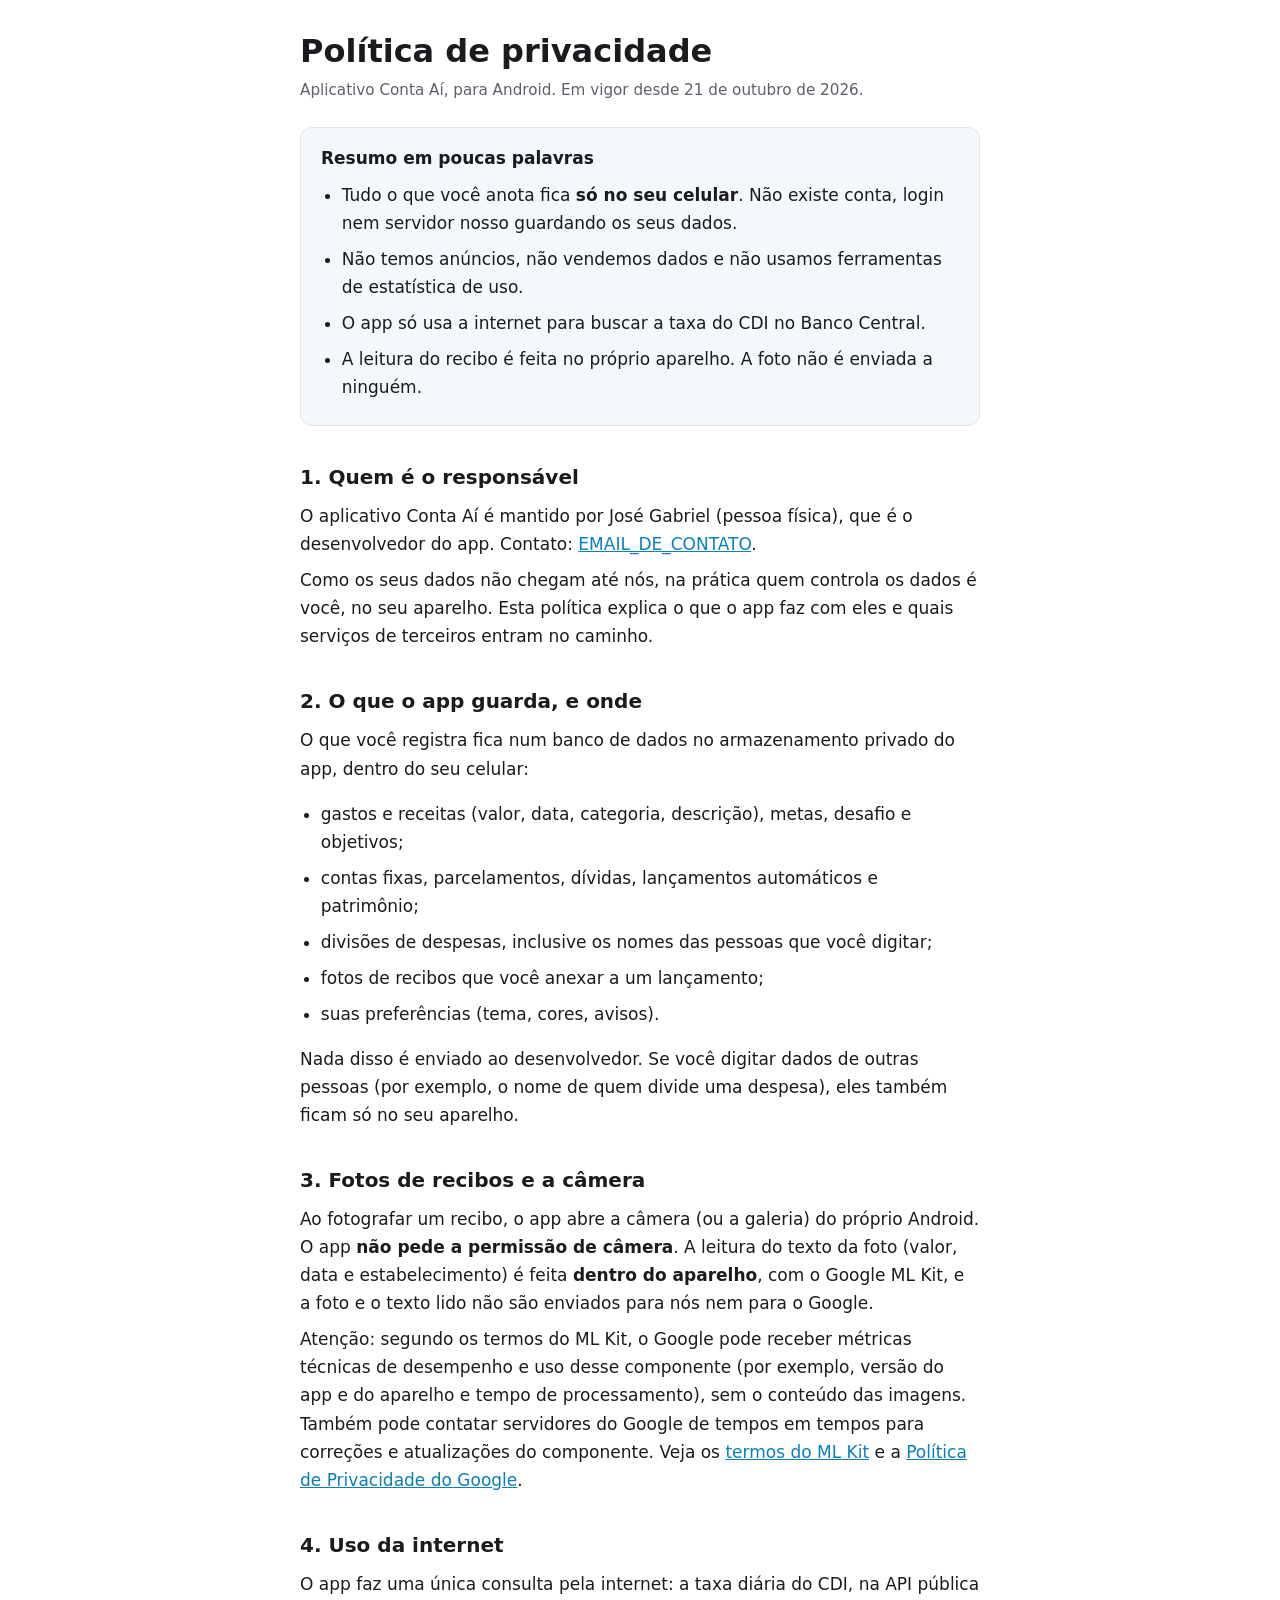
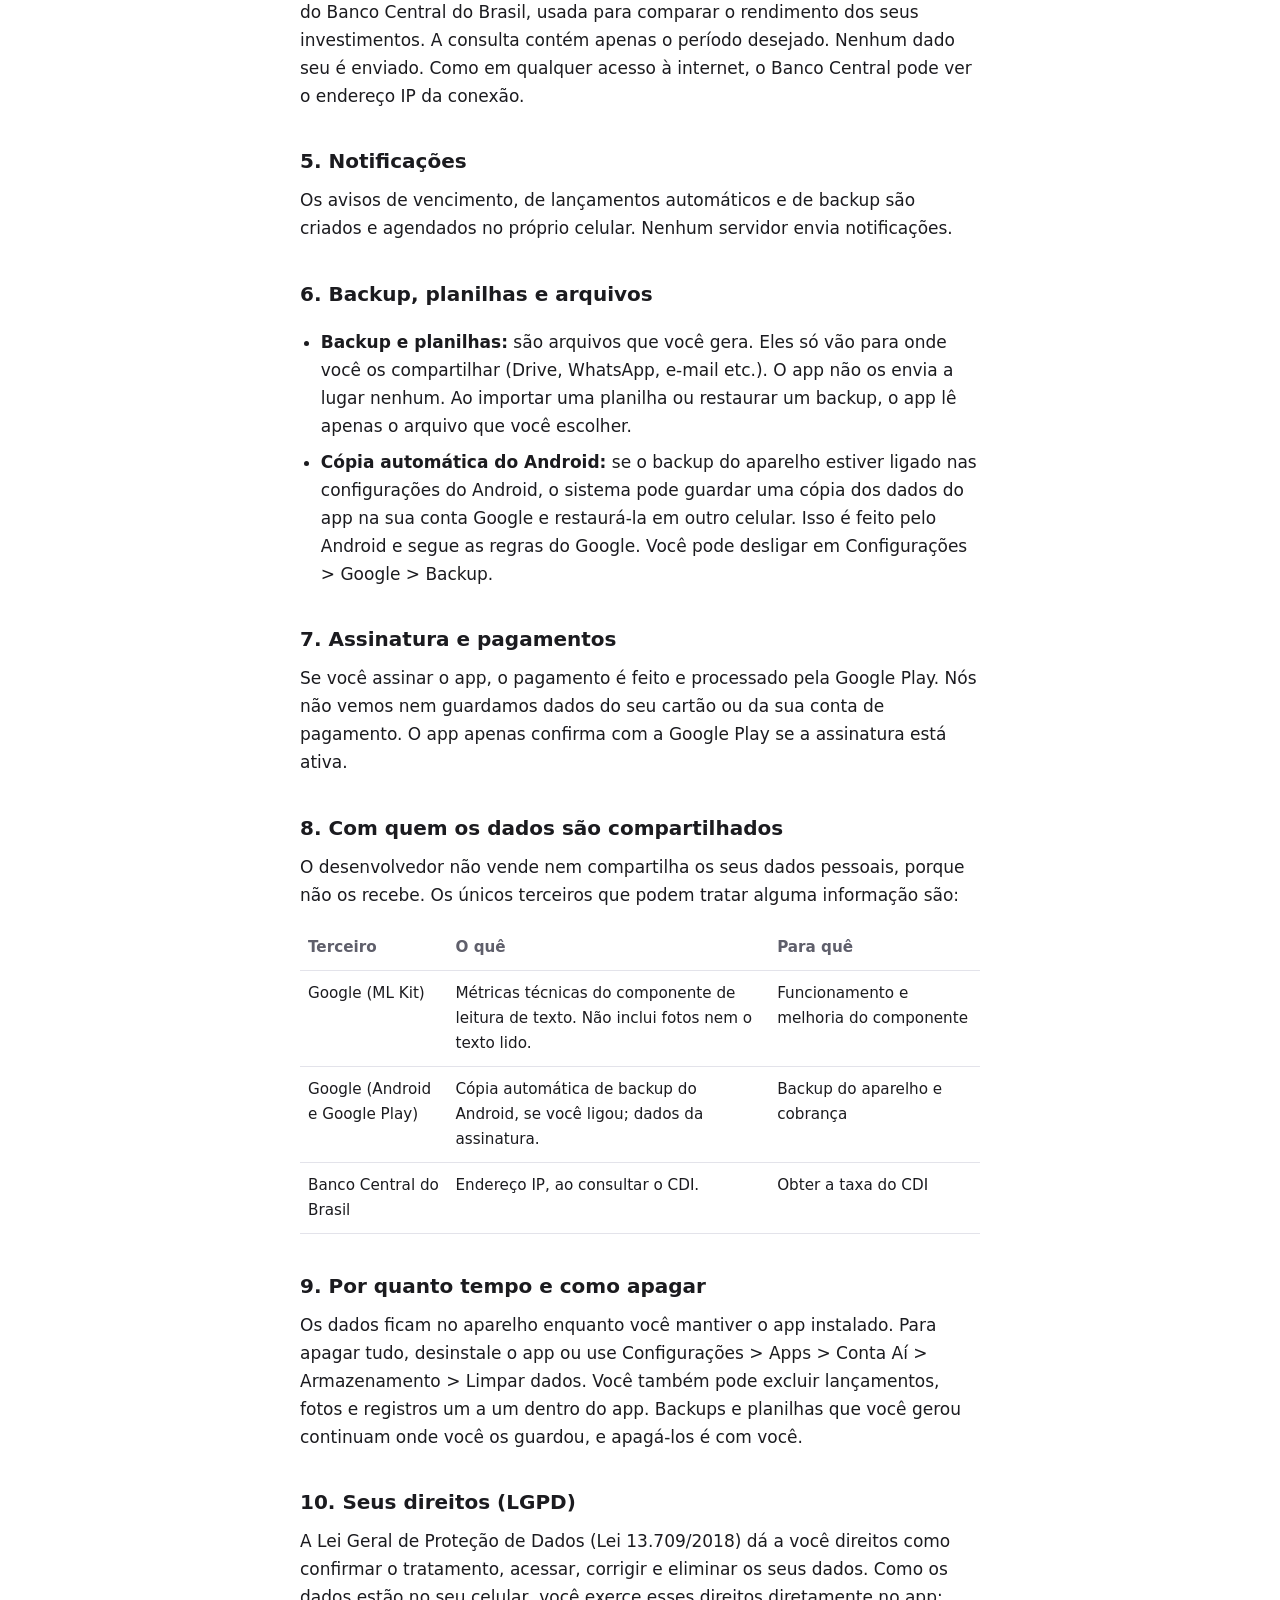
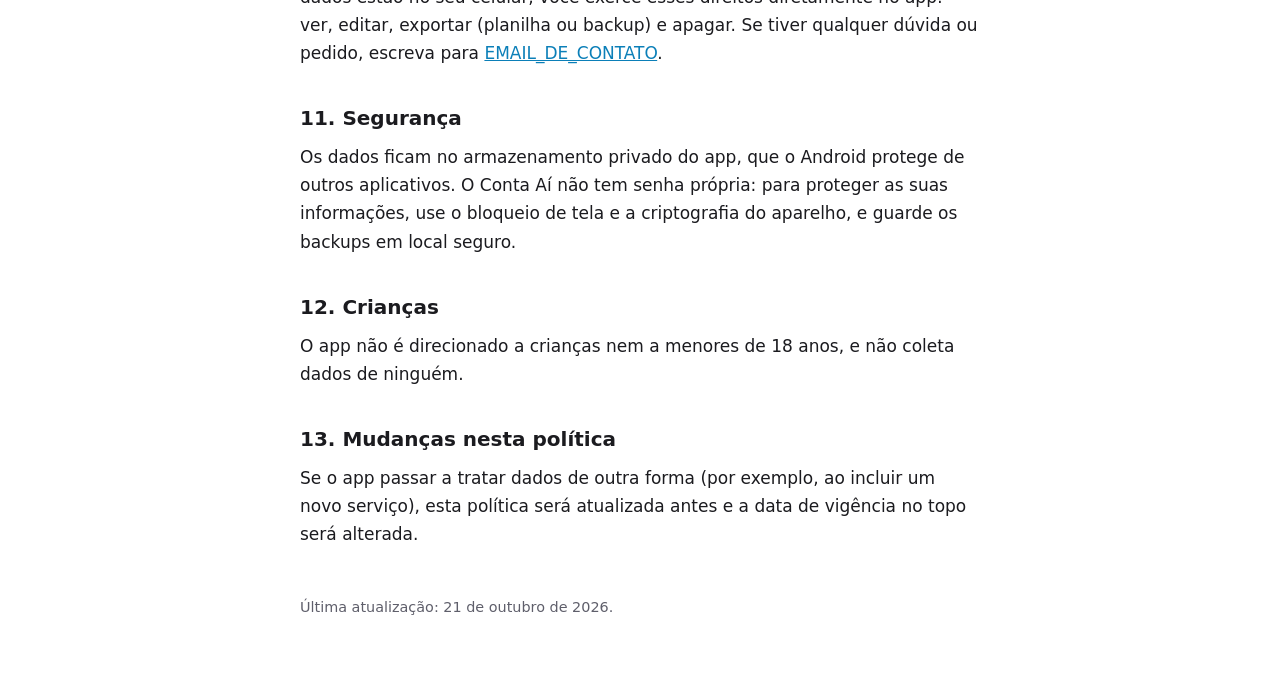
==== privacidade/index.html @ a872927e "Site do Conta Aí: página inicial e política de privacidade Co-Authored-By: Claude Sonnet 5.5 <norepl" ====
<!doctype html>
<html lang="pt-BR">
<head>
<meta charset="utf-8">
<meta name="viewport" content="width=device-width, initial-scale=1">
<title>Política de privacidade: Conta Aí</title>
<meta name="description" content="Como o aplicativo Conta Aí trata os seus dados: eles ficam só no seu celular.">
<link rel="stylesheet" href="../estilo.css">
</head>
<body>
<main>
<h1>Política de privacidade</h1>
<p class="suave">Aplicativo Conta Aí, para Android. Em vigor desde 21 de outubro de 2026.</p>

<div class="resumo">
<strong>Resumo em poucas palavras</strong>
<ul>
<li>Tudo o que você anota fica <strong>só no seu celular</strong>. Não existe conta, login nem servidor nosso guardando os seus dados.</li>
<li>Não temos anúncios, não vendemos dados e não usamos ferramentas de estatística de uso.</li>
<li>O app só usa a internet para buscar a taxa do CDI no Banco Central.</li>
<li>A leitura do recibo é feita no próprio aparelho. A foto não é enviada a ninguém.</li>
</ul>
</div>

<h2>1. Quem é o responsável</h2>
<p>O aplicativo Conta Aí é mantido por José Gabriel (pessoa física), que é o desenvolvedor do app. Contato: <a href="mailto:EMAIL_DE_CONTATO">EMAIL_DE_CONTATO</a>.</p>
<p>Como os seus dados não chegam até nós, na prática quem controla os dados é você, no seu aparelho. Esta política explica o que o app faz com eles e quais serviços de terceiros entram no caminho.</p>

<h2>2. O que o app guarda, e onde</h2>
<p>O que você registra fica num banco de dados no armazenamento privado do app, dentro do seu celular:</p>
<ul>
<li>gastos e receitas (valor, data, categoria, descrição), metas, desafio e objetivos;</li>
<li>contas fixas, parcelamentos, dívidas, lançamentos automáticos e patrimônio;</li>
<li>divisões de despesas, inclusive os nomes das pessoas que você digitar;</li>
<li>fotos de recibos que você anexar a um lançamento;</li>
<li>suas preferências (tema, cores, avisos).</li>
</ul>
<p>Nada disso é enviado ao desenvolvedor. Se você digitar dados de outras pessoas (por exemplo, o nome de quem divide uma despesa), eles também ficam só no seu aparelho.</p>

<h2>3. Fotos de recibos e a câmera</h2>
<p>Ao fotografar um recibo, o app abre a câmera (ou a galeria) do próprio Android. O app <strong>não pede a permissão de câmera</strong>. A leitura do texto da foto (valor, data e estabelecimento) é feita <strong>dentro do aparelho</strong>, com o Google ML Kit, e a foto e o texto lido não são enviados para nós nem para o Google.</p>
<p>Atenção: segundo os termos do ML Kit, o Google pode receber métricas técnicas de desempenho e uso desse componente (por exemplo, versão do app e do aparelho e tempo de processamento), sem o conteúdo das imagens. Também pode contatar servidores do Google de tempos em tempos para correções e atualizações do componente. Veja os <a href="https://developers.google.com/ml-kit/terms">termos do ML Kit</a> e a <a href="https://policies.google.com/privacy">Política de Privacidade do Google</a>.</p>

<h2>4. Uso da internet</h2>
<p>O app faz uma única consulta pela internet: a taxa diária do CDI, na API pública do Banco Central do Brasil, usada para comparar o rendimento dos seus investimentos. A consulta contém apenas o período desejado. Nenhum dado seu é enviado. Como em qualquer acesso à internet, o Banco Central pode ver o endereço IP da conexão.</p>

<h2>5. Notificações</h2>
<p>Os avisos de vencimento, de lançamentos automáticos e de backup são criados e agendados no próprio celular. Nenhum servidor envia notificações.</p>

<h2>6. Backup, planilhas e arquivos</h2>
<ul>
<li><strong>Backup e planilhas:</strong> são arquivos que você gera. Eles só vão para onde você os compartilhar (Drive, WhatsApp, e-mail etc.). O app não os envia a lugar nenhum. Ao importar uma planilha ou restaurar um backup, o app lê apenas o arquivo que você escolher.</li>
<li><strong>Cópia automática do Android:</strong> se o backup do aparelho estiver ligado nas configurações do Android, o sistema pode guardar uma cópia dos dados do app na sua conta Google e restaurá-la em outro celular. Isso é feito pelo Android e segue as regras do Google. Você pode desligar em Configurações &gt; Google &gt; Backup.</li>
</ul>

<h2>7. Assinatura e pagamentos</h2>
<p>Se você assinar o app, o pagamento é feito e processado pela Google Play. Nós não vemos nem guardamos dados do seu cartão ou da sua conta de pagamento. O app apenas confirma com a Google Play se a assinatura está ativa.</p>

<h2>8. Com quem os dados são compartilhados</h2>
<p>O desenvolvedor não vende nem compartilha os seus dados pessoais, porque não os recebe. Os únicos terceiros que podem tratar alguma informação são:</p>
<table>
<tr><th>Terceiro</th><th>O quê</th><th>Para quê</th></tr>
<tr><td>Google (ML Kit)</td><td>Métricas técnicas do componente de leitura de texto. Não inclui fotos nem o texto lido.</td><td>Funcionamento e melhoria do componente</td></tr>
<tr><td>Google (Android e Google Play)</td><td>Cópia automática de backup do Android, se você ligou; dados da assinatura.</td><td>Backup do aparelho e cobrança</td></tr>
<tr><td>Banco Central do Brasil</td><td>Endereço IP, ao consultar o CDI.</td><td>Obter a taxa do CDI</td></tr>
</table>

<h2>9. Por quanto tempo e como apagar</h2>
<p>Os dados ficam no aparelho enquanto você mantiver o app instalado. Para apagar tudo, desinstale o app ou use Configurações &gt; Apps &gt; Conta Aí &gt; Armazenamento &gt; Limpar dados. Você também pode excluir lançamentos, fotos e registros um a um dentro do app. Backups e planilhas que você gerou continuam onde você os guardou, e apagá-los é com você.</p>

<h2>10. Seus direitos (LGPD)</h2>
<p>A Lei Geral de Proteção de Dados (Lei 13.709/2018) dá a você direitos como confirmar o tratamento, acessar, corrigir e eliminar os seus dados. Como os dados estão no seu celular, você exerce esses direitos diretamente no app: ver, editar, exportar (planilha ou backup) e apagar. Se tiver qualquer dúvida ou pedido, escreva para <a href="mailto:EMAIL_DE_CONTATO">EMAIL_DE_CONTATO</a>.</p>

<h2>11. Segurança</h2>
<p>Os dados ficam no armazenamento privado do app, que o Android protege de outros aplicativos. O Conta Aí não tem senha própria: para proteger as suas informações, use o bloqueio de tela e a criptografia do aparelho, e guarde os backups em local seguro.</p>

<h2>12. Crianças</h2>
<p>O app não é direcionado a crianças nem a menores de 18 anos, e não coleta dados de ninguém.</p>

<h2>13. Mudanças nesta política</h2>
<p>Se o app passar a tratar dados de outra forma (por exemplo, ao incluir um novo serviço), esta política será atualizada antes e a data de vigência no topo será alterada.</p>

<footer>Última atualização: 21 de outubro de 2026.</footer>
</main>
</body>
</html>
---- estilo.css ----
:root { color-scheme: light dark; --fundo:#ffffff; --texto:#1b1b1f; --suave:#5f5f6b; --marca:#0b7fb8; --borda:#e3e3ea; --caixa:#f3f8fb; }
@media (prefers-color-scheme: dark) { :root { --fundo:#101216; --texto:#ececf1; --suave:#a5a5b2; --marca:#4cb8ee; --borda:#2a2d36; --caixa:#161a22; } }
* { box-sizing: border-box; }
body { margin:0; background:var(--fundo); color:var(--texto); font:17px/1.65 system-ui,-apple-system,"Segoe UI",Roboto,sans-serif; }
main { max-width:720px; margin:0 auto; padding:32px 20px 64px; }
h1 { font-size:2rem; line-height:1.2; margin:0 0 .25rem; }
h2 { font-size:1.25rem; margin:2.2rem 0 .5rem; }
p, li { margin:.5rem 0; }
ul { padding-left:1.3rem; }
a { color:var(--marca); }
.suave { color:var(--suave); font-size:.95rem; }
.resumo { background:var(--caixa); border:1px solid var(--borda); border-radius:12px; padding:16px 20px; margin:1.5rem 0; }
.resumo ul { margin:.25rem 0; }
table { width:100%; border-collapse:collapse; margin:1rem 0; font-size:.95rem; }
th, td { text-align:left; vertical-align:top; padding:10px 8px; border-bottom:1px solid var(--borda); }
th { color:var(--suave); font-weight:600; }
footer { margin-top:3rem; color:var(--suave); font-size:.9rem; }
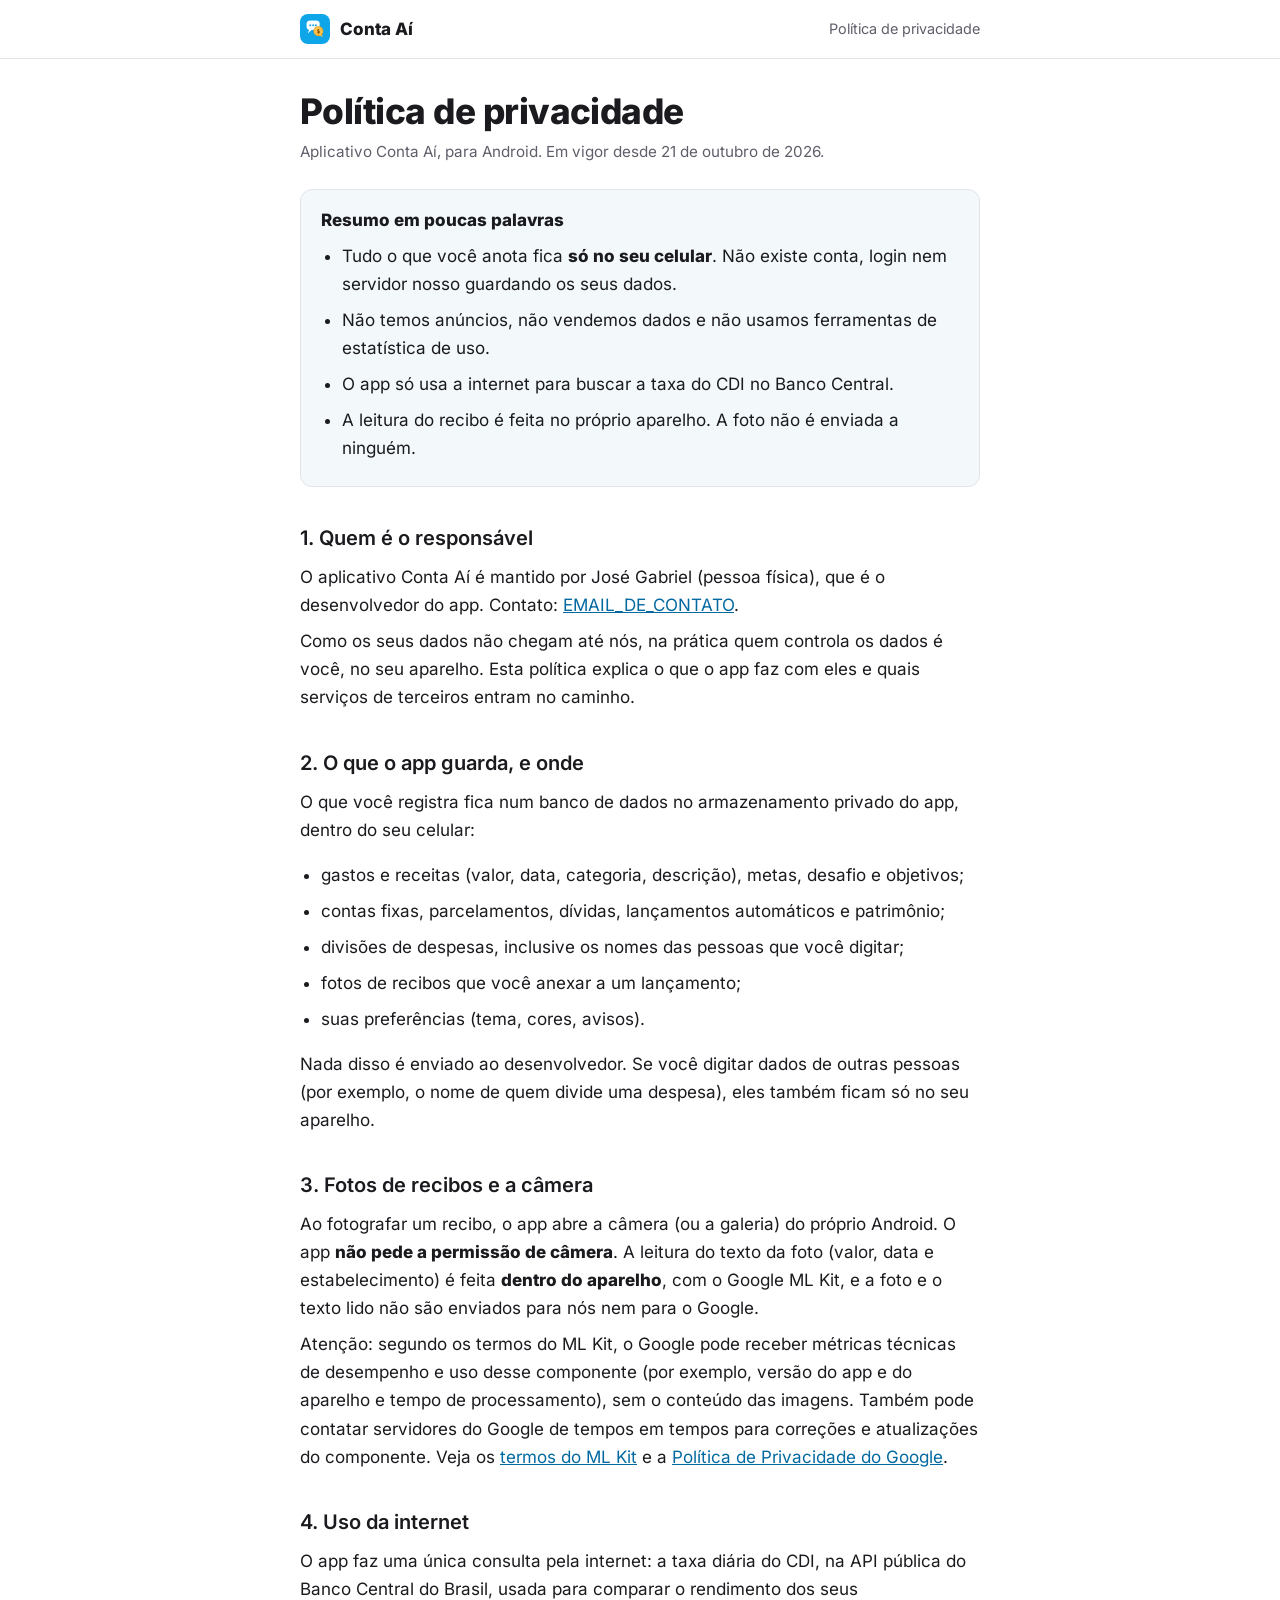
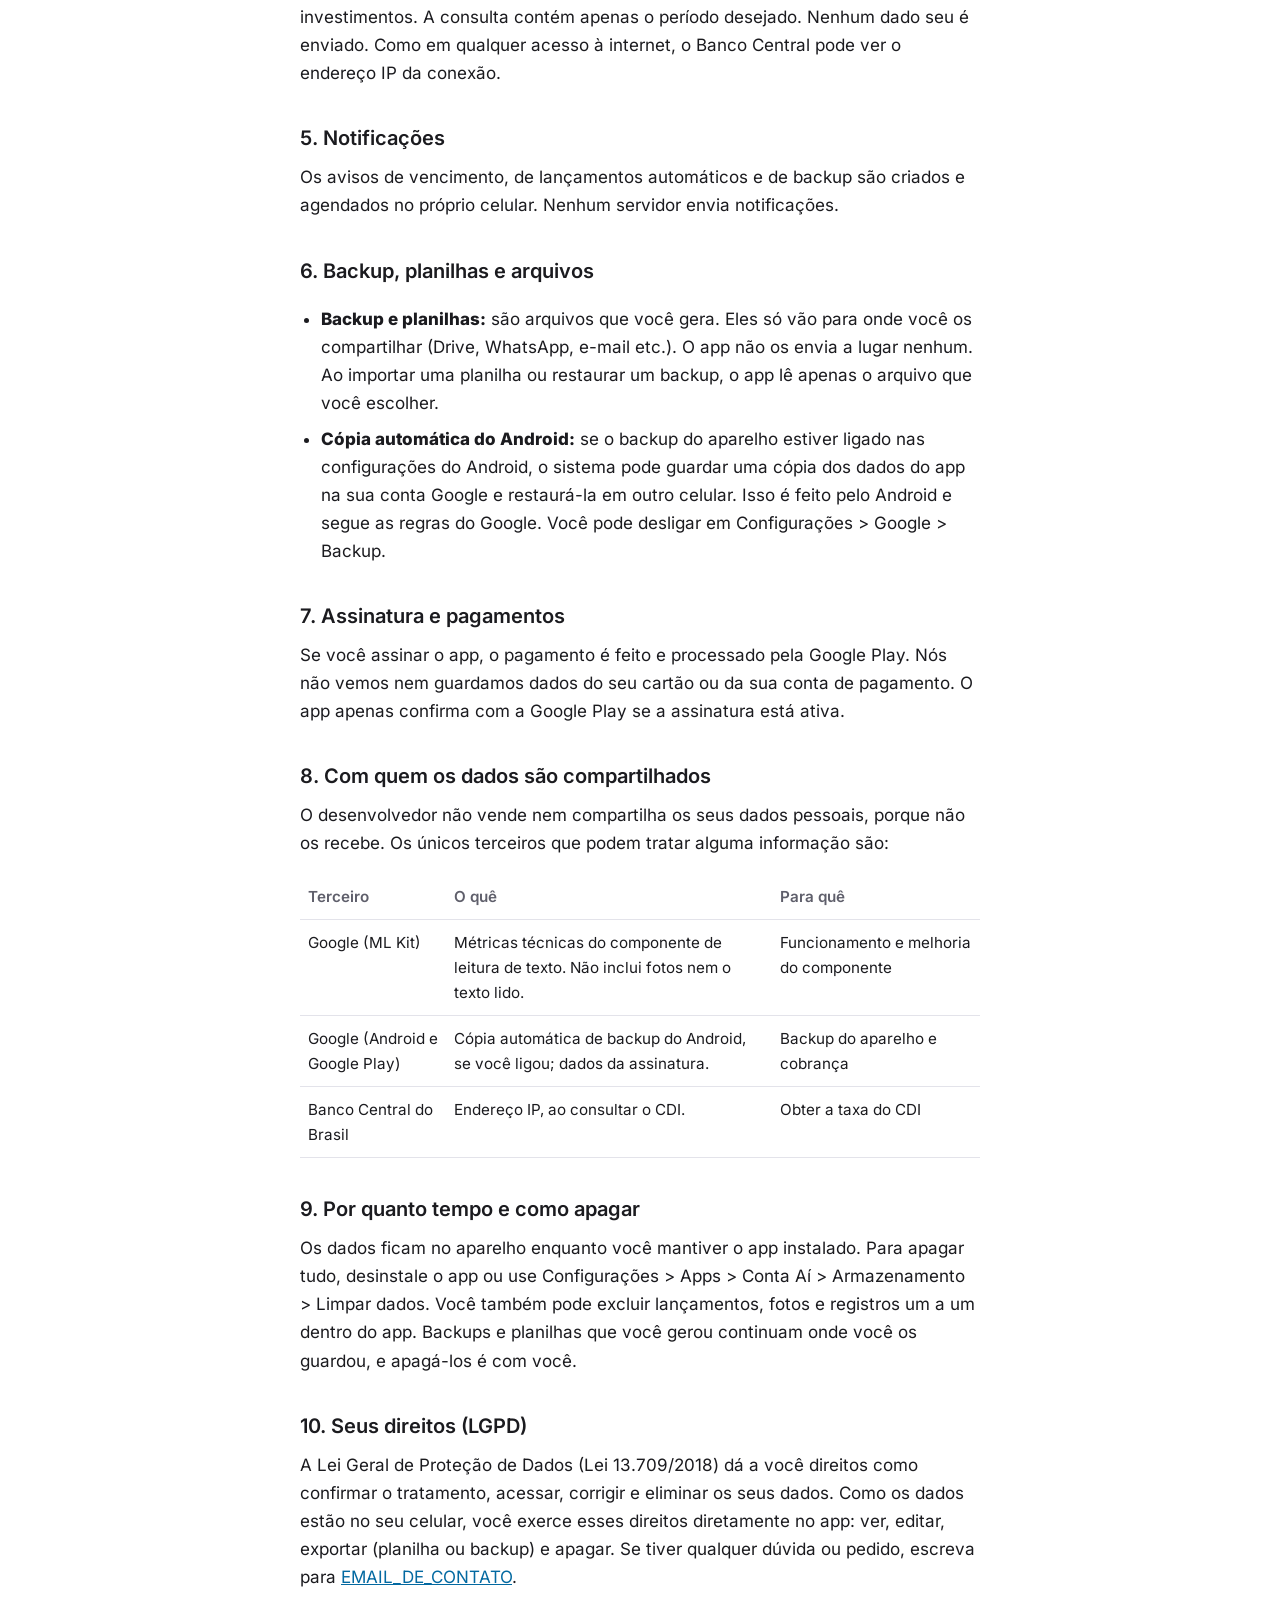
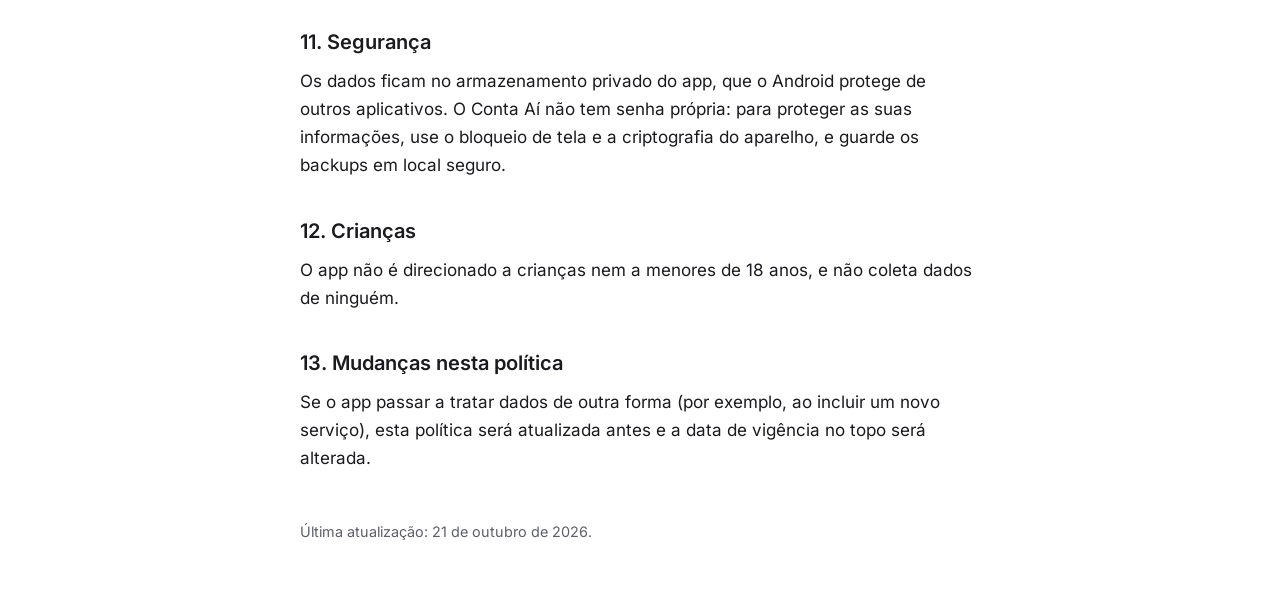
==== commit 274ea313: "Landing page do Conta Aí Co-Authored-By: Claude Sonnet 5.5 <noreply@anthropic.com>" ====
--- a/privacidade/index.html
+++ b/privacidade/index.html
@@ -5,9 +5,12 @@
 <meta name="viewport" content="width=device-width, initial-scale=1">
 <title>Política de privacidade: Conta Aí</title>
 <meta name="description" content="Como o aplicativo Conta Aí trata os seus dados: eles ficam só no seu celular.">
+<link rel="icon" type="image/png" href="../favicon.png">
+<link rel="canonical" href="https://jgabriel893.github.io/conta-ai/privacidade/">
 <link rel="stylesheet" href="../estilo.css">
 </head>
 <body>
+<header class="topo-simples"><div><a href="../"><img src="../img/icone-192.png" width="30" height="30" alt="">Conta Aí</a><span>Política de privacidade</span></div></header>
 <main>
 <h1>Política de privacidade</h1>
 <p class="suave">Aplicativo Conta Aí, para Android. Em vigor desde 21 de outubro de 2026.</p>
--- a/estilo.css
+++ b/estilo.css
@@ -1,10 +1,13 @@
-:root { color-scheme: light dark; --fundo:#ffffff; --texto:#1b1b1f; --suave:#5f5f6b; --marca:#0b7fb8; --borda:#e3e3ea; --caixa:#f3f8fb; }
-@media (prefers-color-scheme: dark) { :root { --fundo:#101216; --texto:#ececf1; --suave:#a5a5b2; --marca:#4cb8ee; --borda:#2a2d36; --caixa:#161a22; } }
+@font-face { font-family: "Inter"; src: url("fonts/Inter-400.ttf") format("truetype"); font-weight: 400; font-display: swap; }
+@font-face { font-family: "Inter"; src: url("fonts/Inter-600.ttf") format("truetype"); font-weight: 600; font-display: swap; }
+@font-face { font-family: "Inter"; src: url("fonts/Inter-800.ttf") format("truetype"); font-weight: 800; font-display: swap; }
+:root { color-scheme: light dark; --fundo:#ffffff; --texto:#1b1b1f; --suave:#5f5f6b; --marca:#0369a1; --borda:#e3e3ea; --caixa:#f3f8fb; }
+@media (prefers-color-scheme: dark) { :root { --fundo:#101216; --texto:#ececf1; --suave:#a5a5b2; --marca:#5cc3f5; --borda:#2a2d36; --caixa:#161a22; } }
 * { box-sizing: border-box; }
-body { margin:0; background:var(--fundo); color:var(--texto); font:17px/1.65 system-ui,-apple-system,"Segoe UI",Roboto,sans-serif; }
+body { margin:0; background:var(--fundo); color:var(--texto); font:400 17px/1.65 "Inter",system-ui,-apple-system,"Segoe UI",Roboto,sans-serif;-webkit-font-smoothing:antialiased; }
 main { max-width:720px; margin:0 auto; padding:32px 20px 64px; }
-h1 { font-size:2rem; line-height:1.2; margin:0 0 .25rem; }
-h2 { font-size:1.25rem; margin:2.2rem 0 .5rem; }
+h1 { font-size:2.2rem; line-height:1.15; font-weight:800; letter-spacing:-.015em; margin:0 0 .25rem; }
+h2 { font-size:1.25rem; font-weight:600; margin:2.2rem 0 .5rem; }
 p, li { margin:.5rem 0; }
 ul { padding-left:1.3rem; }
 a { color:var(--marca); }
@@ -15,3 +18,10 @@
 th, td { text-align:left; vertical-align:top; padding:10px 8px; border-bottom:1px solid var(--borda); }
 th { color:var(--suave); font-weight:600; }
 footer { margin-top:3rem; color:var(--suave); font-size:.9rem; }
+
+.topo-simples { border-bottom:1px solid var(--borda); }
+.topo-simples div { max-width:720px; margin:0 auto; padding:14px 20px; display:flex; align-items:center; gap:10px; }
+.topo-simples a { display:flex; align-items:center; gap:10px; color:var(--texto); text-decoration:none; font-weight:800; }
+.topo-simples img { width:30px; height:30px; border-radius:8px; }
+.topo-simples span { margin-left:auto; color:var(--suave); font-size:.9rem; }
+:focus-visible { outline:3px solid #ffc24b; outline-offset:3px; border-radius:6px; }
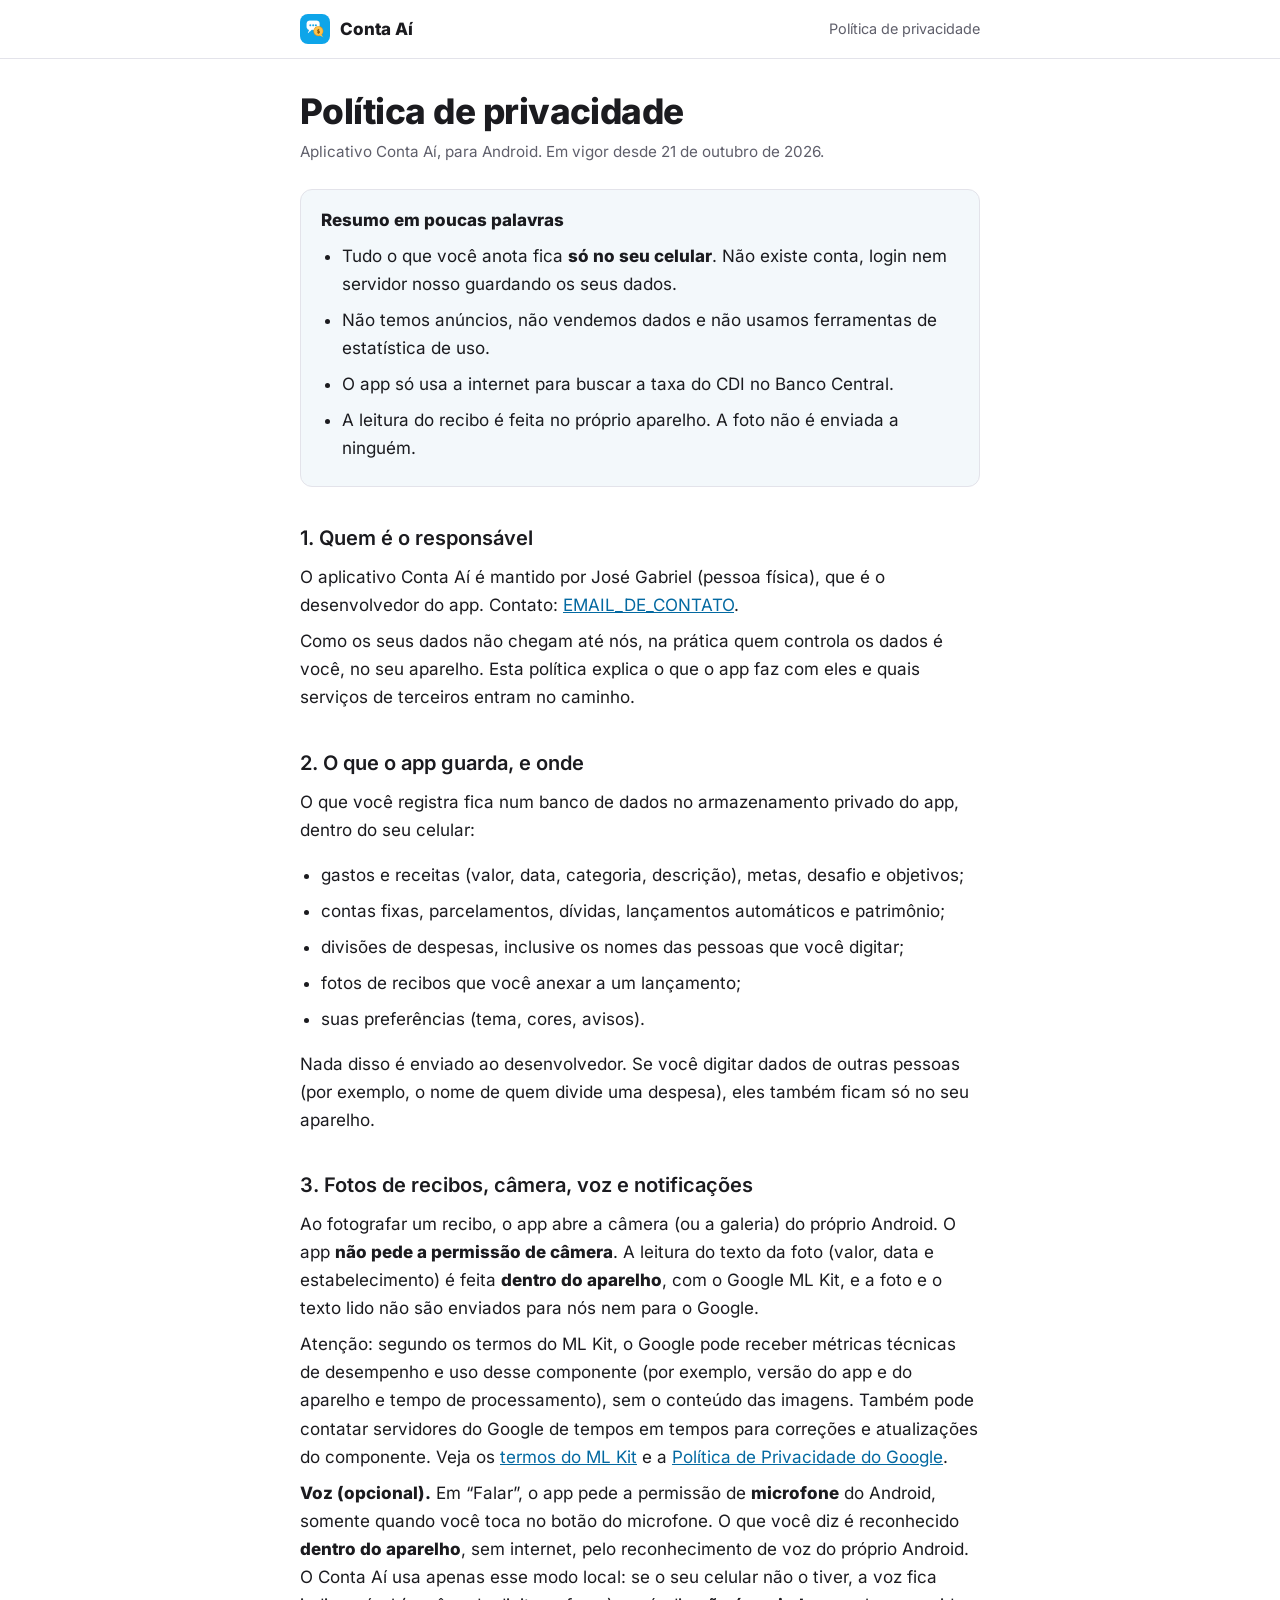
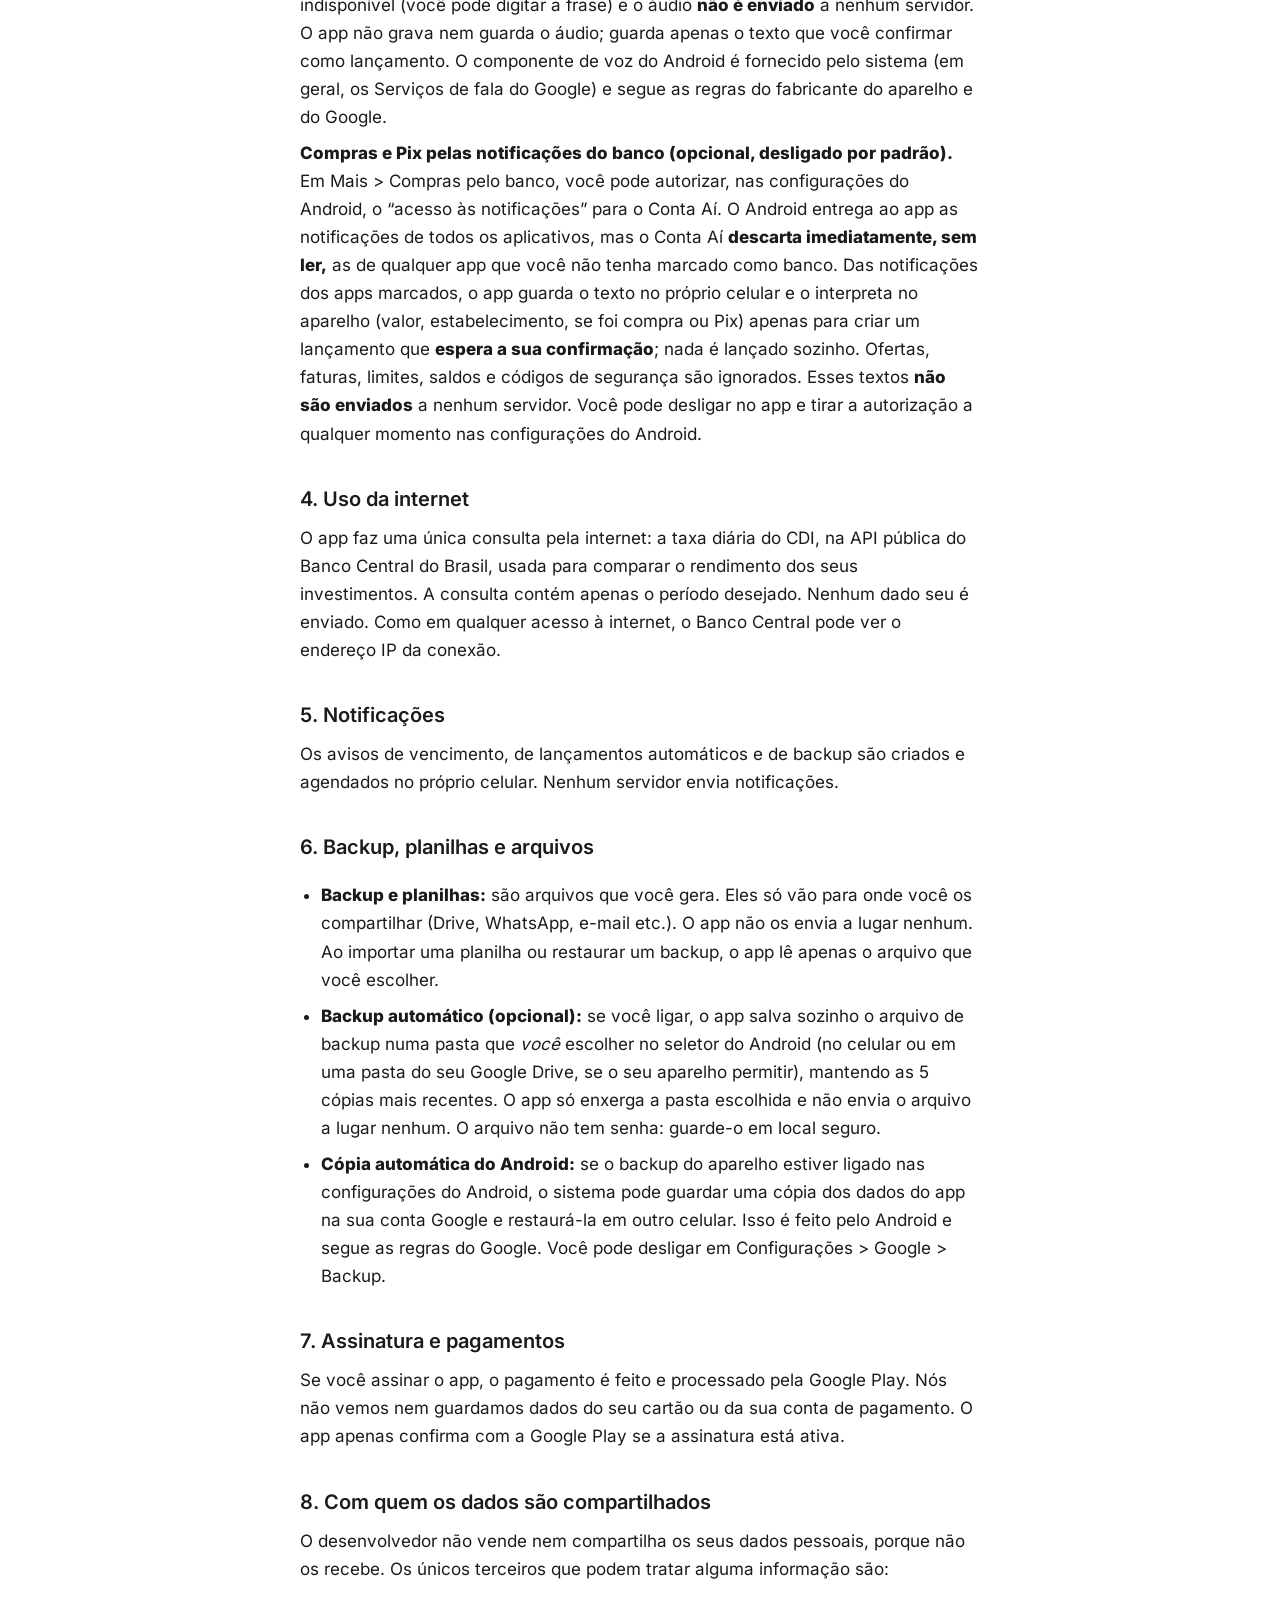
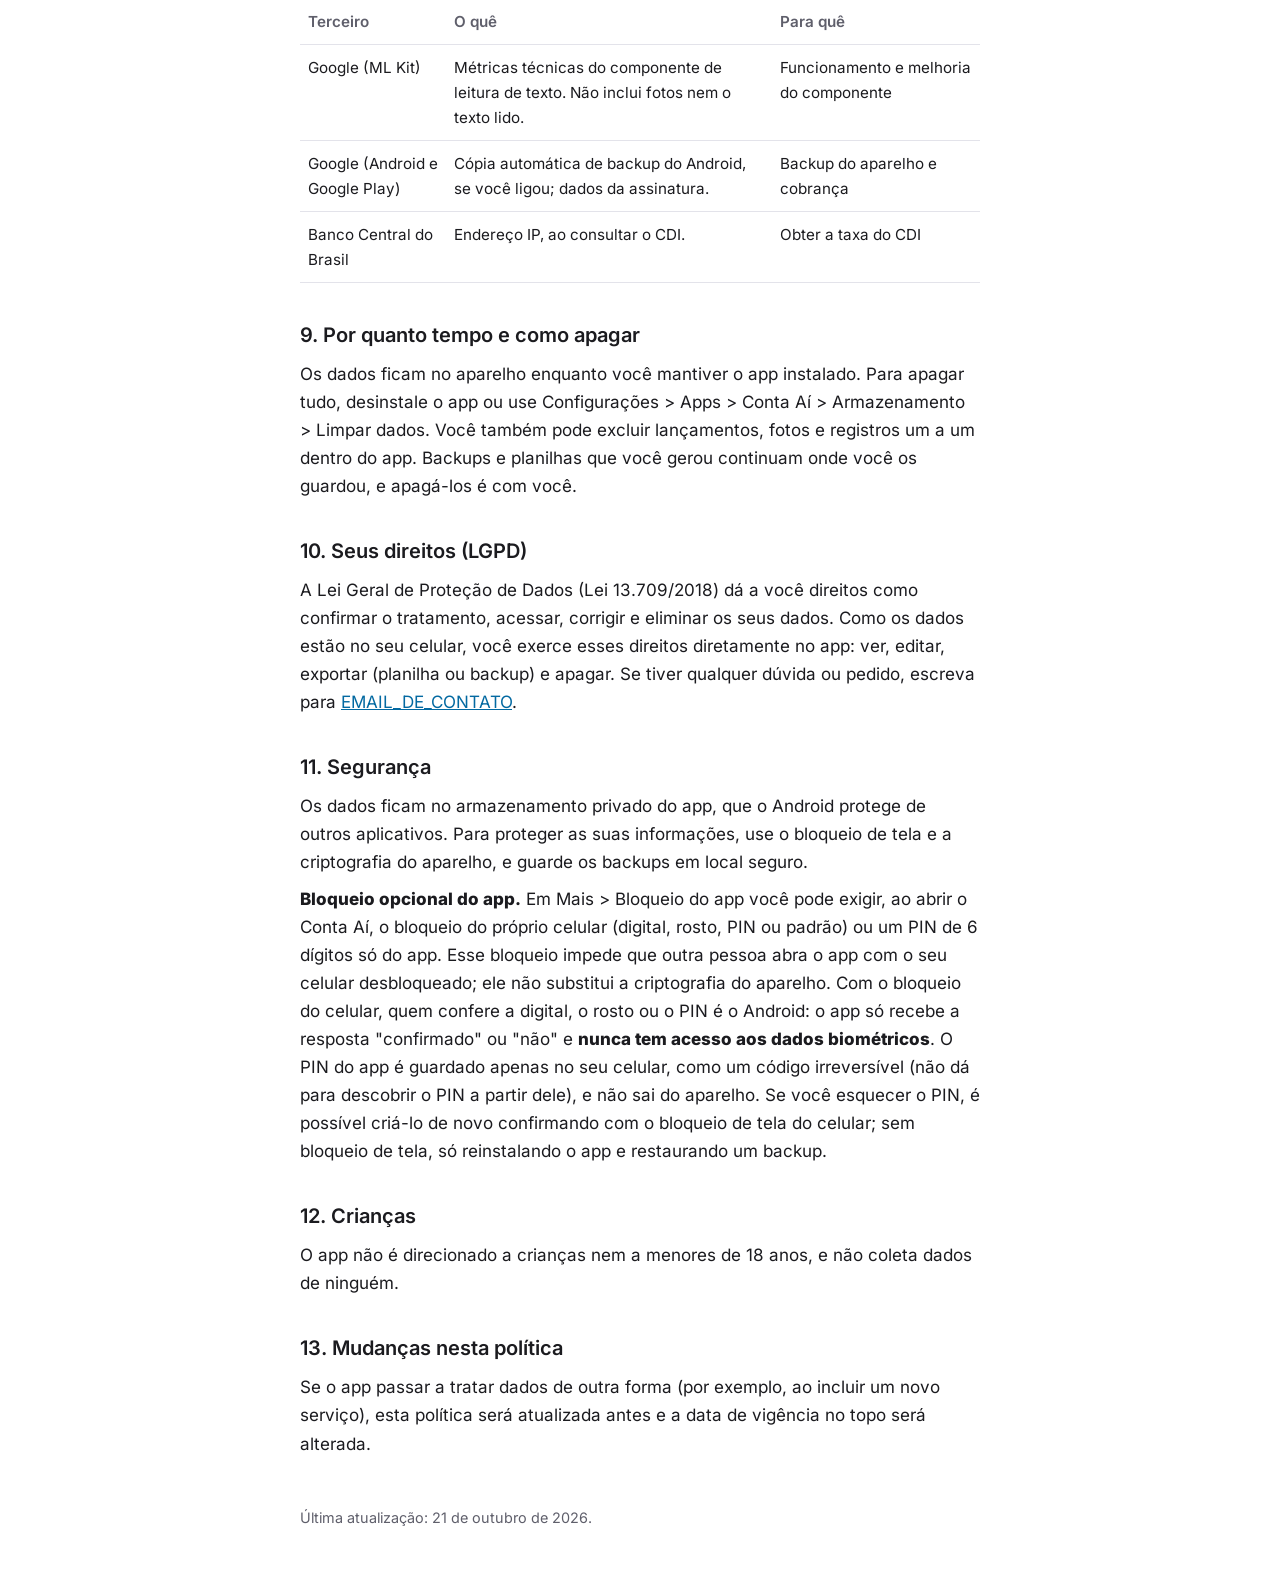
==== commit 28701107: "Landing v2: demo da voz, simulador, balões, preço em conversa e teste grátis de 30 dias Co-Authored-" ====
--- a/privacidade/index.html
+++ b/privacidade/index.html
@@ -40,9 +40,13 @@
 </ul>
 <p>Nada disso é enviado ao desenvolvedor. Se você digitar dados de outras pessoas (por exemplo, o nome de quem divide uma despesa), eles também ficam só no seu aparelho.</p>
 
-<h2>3. Fotos de recibos e a câmera</h2>
+<h2>3. Fotos de recibos, câmera, voz e notificações</h2>
 <p>Ao fotografar um recibo, o app abre a câmera (ou a galeria) do próprio Android. O app <strong>não pede a permissão de câmera</strong>. A leitura do texto da foto (valor, data e estabelecimento) é feita <strong>dentro do aparelho</strong>, com o Google ML Kit, e a foto e o texto lido não são enviados para nós nem para o Google.</p>
 <p>Atenção: segundo os termos do ML Kit, o Google pode receber métricas técnicas de desempenho e uso desse componente (por exemplo, versão do app e do aparelho e tempo de processamento), sem o conteúdo das imagens. Também pode contatar servidores do Google de tempos em tempos para correções e atualizações do componente. Veja os <a href="https://developers.google.com/ml-kit/terms">termos do ML Kit</a> e a <a href="https://policies.google.com/privacy">Política de Privacidade do Google</a>.</p>
+
+<p><strong>Voz (opcional).</strong> Em “Falar”, o app pede a permissão de <strong>microfone</strong> do Android, somente quando você toca no botão do microfone. O que você diz é reconhecido <strong>dentro do aparelho</strong>, sem internet, pelo reconhecimento de voz do próprio Android. O Conta Aí usa apenas esse modo local: se o seu celular não o tiver, a voz fica indisponível (você pode digitar a frase) e o áudio <strong>não é enviado</strong> a nenhum servidor. O app não grava nem guarda o áudio; guarda apenas o texto que você confirmar como lançamento. O componente de voz do Android é fornecido pelo sistema (em geral, os Serviços de fala do Google) e segue as regras do fabricante do aparelho e do Google.</p>
+
+<p><strong>Compras e Pix pelas notificações do banco (opcional, desligado por padrão).</strong> Em Mais &gt; Compras pelo banco, você pode autorizar, nas configurações do Android, o “acesso às notificações” para o Conta Aí. O Android entrega ao app as notificações de todos os aplicativos, mas o Conta Aí <strong>descarta imediatamente, sem ler,</strong> as de qualquer app que você não tenha marcado como banco. Das notificações dos apps marcados, o app guarda o texto no próprio celular e o interpreta no aparelho (valor, estabelecimento, se foi compra ou Pix) apenas para criar um lançamento que <strong>espera a sua confirmação</strong>; nada é lançado sozinho. Ofertas, faturas, limites, saldos e códigos de segurança são ignorados. Esses textos <strong>não são enviados</strong> a nenhum servidor. Você pode desligar no app e tirar a autorização a qualquer momento nas configurações do Android.</p>
 
 <h2>4. Uso da internet</h2>
 <p>O app faz uma única consulta pela internet: a taxa diária do CDI, na API pública do Banco Central do Brasil, usada para comparar o rendimento dos seus investimentos. A consulta contém apenas o período desejado. Nenhum dado seu é enviado. Como em qualquer acesso à internet, o Banco Central pode ver o endereço IP da conexão.</p>
@@ -53,6 +57,7 @@
 <h2>6. Backup, planilhas e arquivos</h2>
 <ul>
 <li><strong>Backup e planilhas:</strong> são arquivos que você gera. Eles só vão para onde você os compartilhar (Drive, WhatsApp, e-mail etc.). O app não os envia a lugar nenhum. Ao importar uma planilha ou restaurar um backup, o app lê apenas o arquivo que você escolher.</li>
+<li><strong>Backup automático (opcional):</strong> se você ligar, o app salva sozinho o arquivo de backup numa pasta que <em>você</em> escolher no seletor do Android (no celular ou em uma pasta do seu Google Drive, se o seu aparelho permitir), mantendo as 5 cópias mais recentes. O app só enxerga a pasta escolhida e não envia o arquivo a lugar nenhum. O arquivo não tem senha: guarde-o em local seguro.</li>
 <li><strong>Cópia automática do Android:</strong> se o backup do aparelho estiver ligado nas configurações do Android, o sistema pode guardar uma cópia dos dados do app na sua conta Google e restaurá-la em outro celular. Isso é feito pelo Android e segue as regras do Google. Você pode desligar em Configurações &gt; Google &gt; Backup.</li>
 </ul>
 
@@ -75,7 +80,8 @@
 <p>A Lei Geral de Proteção de Dados (Lei 13.709/2018) dá a você direitos como confirmar o tratamento, acessar, corrigir e eliminar os seus dados. Como os dados estão no seu celular, você exerce esses direitos diretamente no app: ver, editar, exportar (planilha ou backup) e apagar. Se tiver qualquer dúvida ou pedido, escreva para <a href="mailto:EMAIL_DE_CONTATO">EMAIL_DE_CONTATO</a>.</p>
 
 <h2>11. Segurança</h2>
-<p>Os dados ficam no armazenamento privado do app, que o Android protege de outros aplicativos. O Conta Aí não tem senha própria: para proteger as suas informações, use o bloqueio de tela e a criptografia do aparelho, e guarde os backups em local seguro.</p>
+<p>Os dados ficam no armazenamento privado do app, que o Android protege de outros aplicativos. Para proteger as suas informações, use o bloqueio de tela e a criptografia do aparelho, e guarde os backups em local seguro.</p>
+<p><strong>Bloqueio opcional do app.</strong> Em Mais &gt; Bloqueio do app você pode exigir, ao abrir o Conta Aí, o bloqueio do próprio celular (digital, rosto, PIN ou padrão) ou um PIN de 6 dígitos só do app. Esse bloqueio impede que outra pessoa abra o app com o seu celular desbloqueado; ele não substitui a criptografia do aparelho. Com o bloqueio do celular, quem confere a digital, o rosto ou o PIN é o Android: o app só recebe a resposta "confirmado" ou "não" e <strong>nunca tem acesso aos dados biométricos</strong>. O PIN do app é guardado apenas no seu celular, como um código irreversível (não dá para descobrir o PIN a partir dele), e não sai do aparelho. Se você esquecer o PIN, é possível criá-lo de novo confirmando com o bloqueio de tela do celular; sem bloqueio de tela, só reinstalando o app e restaurando um backup.</p>
 
 <h2>12. Crianças</h2>
 <p>O app não é direcionado a crianças nem a menores de 18 anos, e não coleta dados de ninguém.</p>
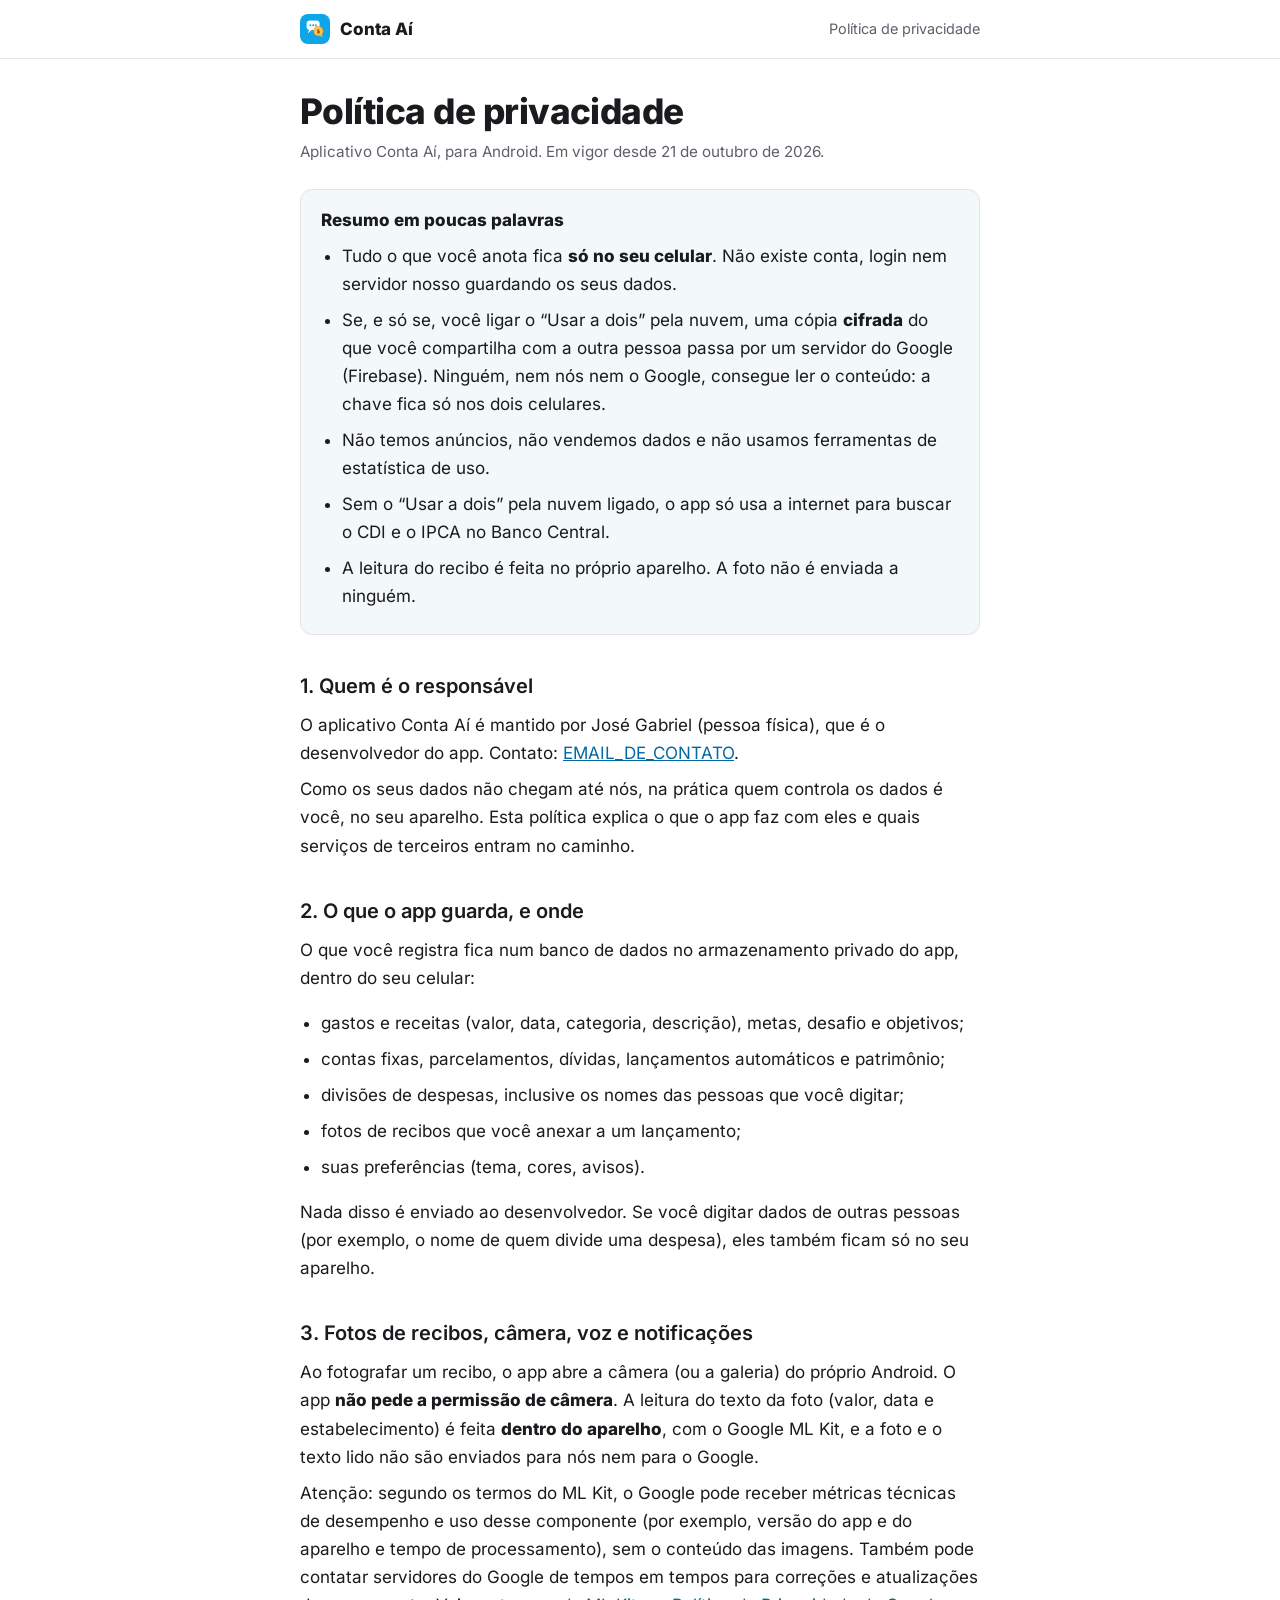
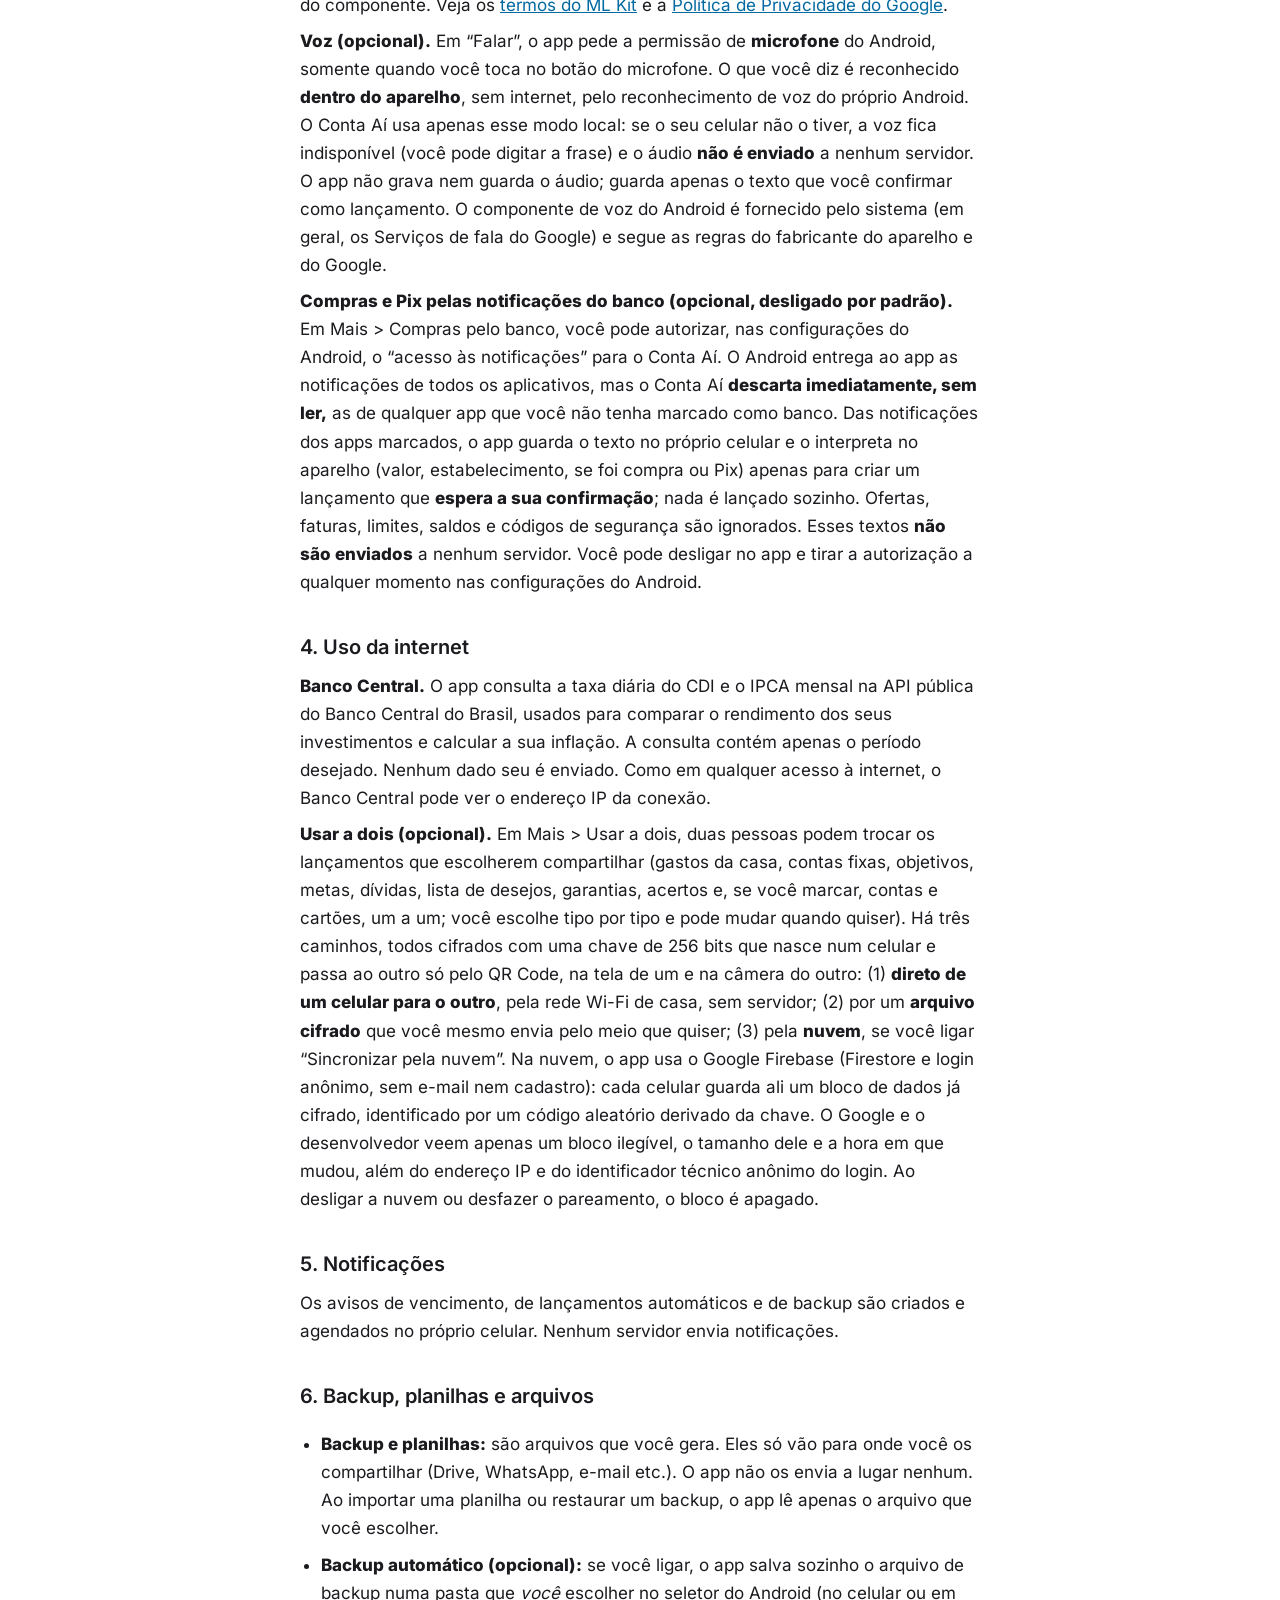
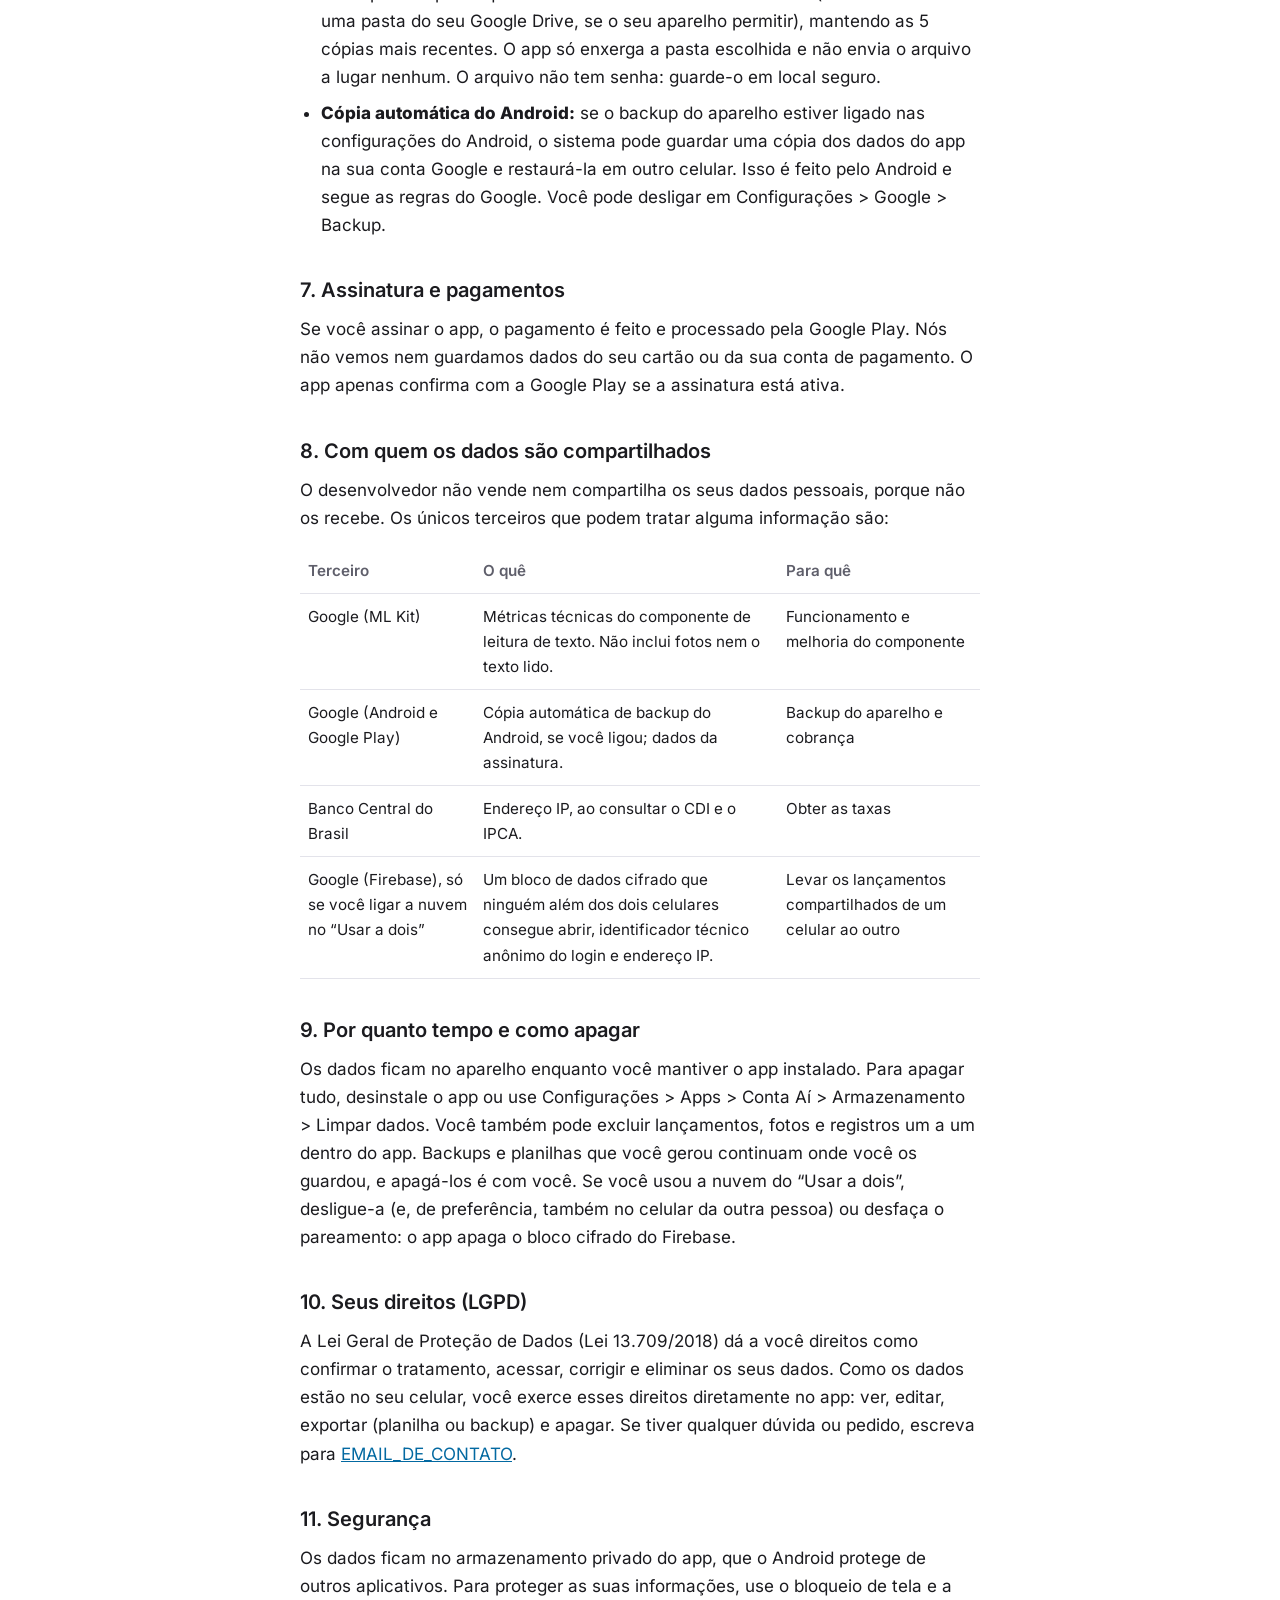
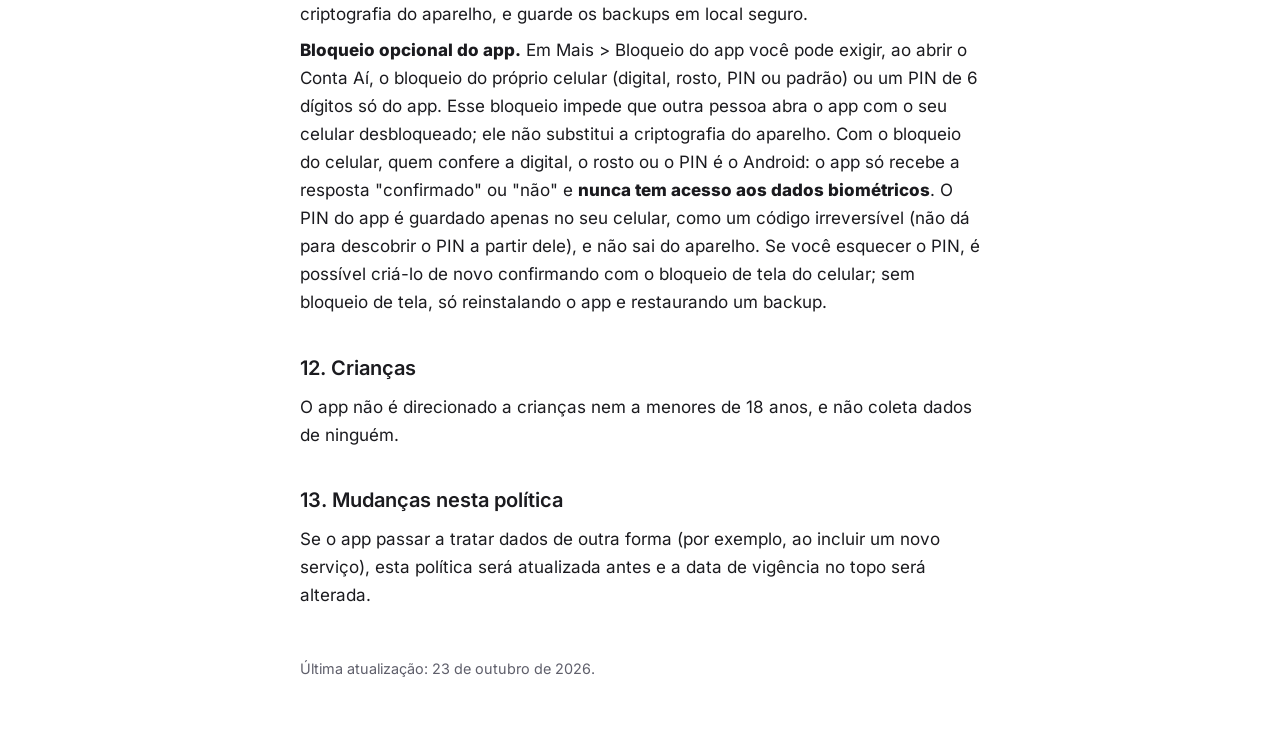
==== commit 785ddc24: "Política de privacidade: Usar a dois pela nuvem (Firebase) e IPCA Co-Authored-By: Claude Sonnet 5.5 " ====
--- a/privacidade/index.html
+++ b/privacidade/index.html
@@ -7,7 +7,7 @@
 <meta name="description" content="Como o aplicativo Conta Aí trata os seus dados: eles ficam só no seu celular.">
 <link rel="icon" type="image/png" href="../favicon.png">
 <link rel="canonical" href="https://jgabriel893.github.io/conta-ai/privacidade/">
-<link rel="stylesheet" href="../estilo.css">
+<link rel="stylesheet" href="../estilo.css?v=4dce42f5">
 </head>
 <body>
 <header class="topo-simples"><div><a href="../"><img src="../img/icone-192.png" width="30" height="30" alt="">Conta Aí</a><span>Política de privacidade</span></div></header>
@@ -19,8 +19,9 @@
 <strong>Resumo em poucas palavras</strong>
 <ul>
 <li>Tudo o que você anota fica <strong>só no seu celular</strong>. Não existe conta, login nem servidor nosso guardando os seus dados.</li>
+<li>Se, e só se, você ligar o “Usar a dois” pela nuvem, uma cópia <strong>cifrada</strong> do que você compartilha com a outra pessoa passa por um servidor do Google (Firebase). Ninguém, nem nós nem o Google, consegue ler o conteúdo: a chave fica só nos dois celulares.</li>
 <li>Não temos anúncios, não vendemos dados e não usamos ferramentas de estatística de uso.</li>
-<li>O app só usa a internet para buscar a taxa do CDI no Banco Central.</li>
+<li>Sem o “Usar a dois” pela nuvem ligado, o app só usa a internet para buscar o CDI e o IPCA no Banco Central.</li>
 <li>A leitura do recibo é feita no próprio aparelho. A foto não é enviada a ninguém.</li>
 </ul>
 </div>
@@ -49,7 +50,8 @@
 <p><strong>Compras e Pix pelas notificações do banco (opcional, desligado por padrão).</strong> Em Mais &gt; Compras pelo banco, você pode autorizar, nas configurações do Android, o “acesso às notificações” para o Conta Aí. O Android entrega ao app as notificações de todos os aplicativos, mas o Conta Aí <strong>descarta imediatamente, sem ler,</strong> as de qualquer app que você não tenha marcado como banco. Das notificações dos apps marcados, o app guarda o texto no próprio celular e o interpreta no aparelho (valor, estabelecimento, se foi compra ou Pix) apenas para criar um lançamento que <strong>espera a sua confirmação</strong>; nada é lançado sozinho. Ofertas, faturas, limites, saldos e códigos de segurança são ignorados. Esses textos <strong>não são enviados</strong> a nenhum servidor. Você pode desligar no app e tirar a autorização a qualquer momento nas configurações do Android.</p>
 
 <h2>4. Uso da internet</h2>
-<p>O app faz uma única consulta pela internet: a taxa diária do CDI, na API pública do Banco Central do Brasil, usada para comparar o rendimento dos seus investimentos. A consulta contém apenas o período desejado. Nenhum dado seu é enviado. Como em qualquer acesso à internet, o Banco Central pode ver o endereço IP da conexão.</p>
+<p><strong>Banco Central.</strong> O app consulta a taxa diária do CDI e o IPCA mensal na API pública do Banco Central do Brasil, usados para comparar o rendimento dos seus investimentos e calcular a sua inflação. A consulta contém apenas o período desejado. Nenhum dado seu é enviado. Como em qualquer acesso à internet, o Banco Central pode ver o endereço IP da conexão.</p>
+<p><strong>Usar a dois (opcional).</strong> Em Mais &gt; Usar a dois, duas pessoas podem trocar os lançamentos que escolherem compartilhar (gastos da casa, contas fixas, objetivos, metas, dívidas, lista de desejos, garantias, acertos e, se você marcar, contas e cartões, um a um; você escolhe tipo por tipo e pode mudar quando quiser). Há três caminhos, todos cifrados com uma chave de 256 bits que nasce num celular e passa ao outro só pelo QR Code, na tela de um e na câmera do outro: (1) <strong>direto de um celular para o outro</strong>, pela rede Wi-Fi de casa, sem servidor; (2) por um <strong>arquivo cifrado</strong> que você mesmo envia pelo meio que quiser; (3) pela <strong>nuvem</strong>, se você ligar “Sincronizar pela nuvem”. Na nuvem, o app usa o Google Firebase (Firestore e login anônimo, sem e-mail nem cadastro): cada celular guarda ali um bloco de dados já cifrado, identificado por um código aleatório derivado da chave. O Google e o desenvolvedor veem apenas um bloco ilegível, o tamanho dele e a hora em que mudou, além do endereço IP e do identificador técnico anônimo do login. Ao desligar a nuvem ou desfazer o pareamento, o bloco é apagado.</p>
 
 <h2>5. Notificações</h2>
 <p>Os avisos de vencimento, de lançamentos automáticos e de backup são criados e agendados no próprio celular. Nenhum servidor envia notificações.</p>
@@ -70,11 +72,12 @@
 <tr><th>Terceiro</th><th>O quê</th><th>Para quê</th></tr>
 <tr><td>Google (ML Kit)</td><td>Métricas técnicas do componente de leitura de texto. Não inclui fotos nem o texto lido.</td><td>Funcionamento e melhoria do componente</td></tr>
 <tr><td>Google (Android e Google Play)</td><td>Cópia automática de backup do Android, se você ligou; dados da assinatura.</td><td>Backup do aparelho e cobrança</td></tr>
-<tr><td>Banco Central do Brasil</td><td>Endereço IP, ao consultar o CDI.</td><td>Obter a taxa do CDI</td></tr>
+<tr><td>Banco Central do Brasil</td><td>Endereço IP, ao consultar o CDI e o IPCA.</td><td>Obter as taxas</td></tr>
+<tr><td>Google (Firebase), só se você ligar a nuvem no “Usar a dois”</td><td>Um bloco de dados cifrado que ninguém além dos dois celulares consegue abrir, identificador técnico anônimo do login e endereço IP.</td><td>Levar os lançamentos compartilhados de um celular ao outro</td></tr>
 </table>
 
 <h2>9. Por quanto tempo e como apagar</h2>
-<p>Os dados ficam no aparelho enquanto você mantiver o app instalado. Para apagar tudo, desinstale o app ou use Configurações &gt; Apps &gt; Conta Aí &gt; Armazenamento &gt; Limpar dados. Você também pode excluir lançamentos, fotos e registros um a um dentro do app. Backups e planilhas que você gerou continuam onde você os guardou, e apagá-los é com você.</p>
+<p>Os dados ficam no aparelho enquanto você mantiver o app instalado. Para apagar tudo, desinstale o app ou use Configurações &gt; Apps &gt; Conta Aí &gt; Armazenamento &gt; Limpar dados. Você também pode excluir lançamentos, fotos e registros um a um dentro do app. Backups e planilhas que você gerou continuam onde você os guardou, e apagá-los é com você. Se você usou a nuvem do “Usar a dois”, desligue-a (e, de preferência, também no celular da outra pessoa) ou desfaça o pareamento: o app apaga o bloco cifrado do Firebase.</p>
 
 <h2>10. Seus direitos (LGPD)</h2>
 <p>A Lei Geral de Proteção de Dados (Lei 13.709/2018) dá a você direitos como confirmar o tratamento, acessar, corrigir e eliminar os seus dados. Como os dados estão no seu celular, você exerce esses direitos diretamente no app: ver, editar, exportar (planilha ou backup) e apagar. Se tiver qualquer dúvida ou pedido, escreva para <a href="mailto:EMAIL_DE_CONTATO">EMAIL_DE_CONTATO</a>.</p>
@@ -89,7 +92,7 @@
 <h2>13. Mudanças nesta política</h2>
 <p>Se o app passar a tratar dados de outra forma (por exemplo, ao incluir um novo serviço), esta política será atualizada antes e a data de vigência no topo será alterada.</p>
 
-<footer>Última atualização: 21 de outubro de 2026.</footer>
+<footer>Última atualização: 23 de outubro de 2026.</footer>
 </main>
 </body>
 </html>
